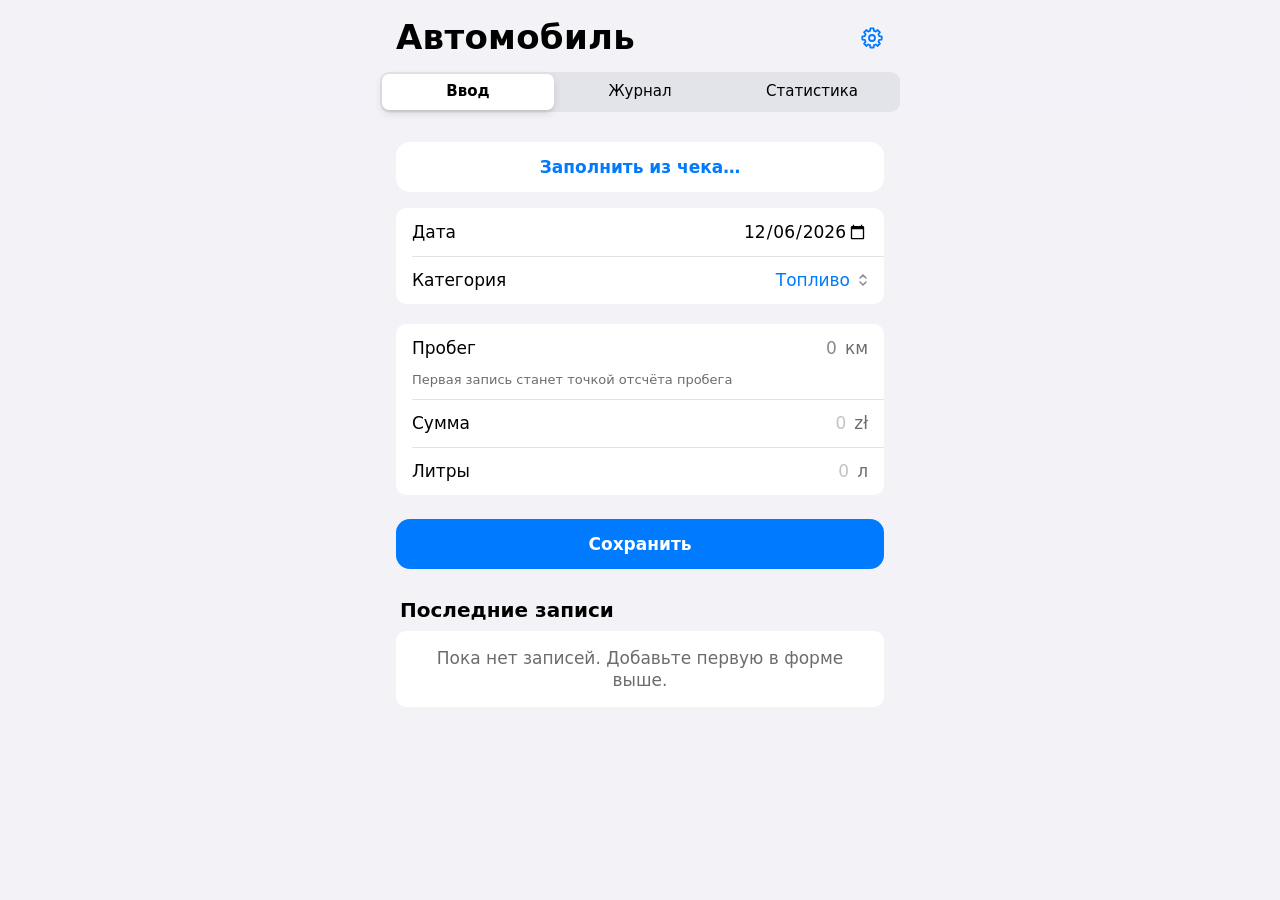
==== index.html @ 07cd8bf4 "Add files via upload" ====
<!DOCTYPE html>
<html lang="ru">
<head>
  <meta charset="UTF-8">
  <!-- Политика безопасности: страница может запускать код только со своего адреса,
       не может отправлять данные на другие адреса, подгружать чужие картинки и отправлять формы. -->
  <meta http-equiv="Content-Security-Policy" content="default-src 'none'; script-src 'self' 'wasm-unsafe-eval'; style-src 'self'; img-src 'self' data:; connect-src 'self'; manifest-src 'self'; worker-src 'self'; form-action 'none'; base-uri 'none'">
  <meta name="viewport" content="width=device-width, initial-scale=1, viewport-fit=cover">
  <meta name="color-scheme" content="light dark">
  <link rel="manifest" href="manifest.json">
  <link rel="apple-touch-icon" href="icons/apple-touch-icon.png">
  <meta name="theme-color" content="#f2f2f7" media="(prefers-color-scheme: light)">
  <meta name="theme-color" content="#000000" media="(prefers-color-scheme: dark)">
  <meta name="mobile-web-app-capable" content="yes">
  <meta name="apple-mobile-web-app-capable" content="yes">
  <meta name="apple-mobile-web-app-title" content="Финансы">
  <meta name="apple-mobile-web-app-status-bar-style" content="black-translucent">
  <title>Учёт финансов</title>
  <link rel="stylesheet" href="style.css">
  <!-- Dexie: обёртка над IndexedDB (хранилище в браузере) -->
  <script src="libs/dexie.min.js"></script>
</head>
<body>

  <!-- ================= Главный экран ================= -->
  <div id="screen-main">
    <header class="large-title">
      <div class="title-row">
        <h1>Автомобиль</h1>
        <button type="button" id="open-settings" class="icon-button" aria-label="Настройки">
          <svg viewBox="0 0 24 24" width="24" height="24" fill="none" stroke="currentColor" stroke-width="1.8" stroke-linejoin="round" aria-hidden="true">
            <path d="M10.08 4.85L10.38 2.33L13.62 2.33L13.92 4.85A7.4 7.4 0 0 1 15.70 5.59L17.69 4.02L19.98 6.31L18.41 8.30A7.4 7.4 0 0 1 19.15 10.08L21.67 10.38L21.67 13.62L19.15 13.92A7.4 7.4 0 0 1 18.41 15.70L19.98 17.69L17.69 19.98L15.70 18.41A7.4 7.4 0 0 1 13.92 19.15L13.62 21.67L10.38 21.67L10.08 19.15A7.4 7.4 0 0 1 8.30 18.41L6.31 19.98L4.02 17.69L5.59 15.70A7.4 7.4 0 0 1 4.85 13.92L2.33 13.62L2.33 10.38L4.85 10.08A7.4 7.4 0 0 1 5.59 8.30L4.02 6.31L6.31 4.02L8.30 5.59A7.4 7.4 0 0 1 10.08 4.85Z"/>
            <circle cx="12" cy="12" r="3"/>
          </svg>
        </button>
      </div>
      <p class="subtitle" id="header-mileage"></p>
    </header>

    <div class="tabbar">
      <div class="tabs" role="tablist" aria-label="Экран">
        <button class="tab" role="tab" id="tab-entry" aria-controls="view-entry" aria-selected="true">Ввод</button>
        <button class="tab" role="tab" id="tab-history" aria-controls="view-history" aria-selected="false">Журнал</button>
        <button class="tab" role="tab" id="tab-stats" aria-controls="view-stats" aria-selected="false">Статистика</button>
      </div>
    </div>

    <main>
      <p id="app-error" class="banner" hidden></p>

      <!-- Напоминание о резервной копии -->
      <div class="reminder" id="backup-reminder" hidden>
        <p id="backup-reminder-text"></p>
        <div class="reminder-actions">
          <button type="button" id="reminder-save" class="link-button">Сохранить копию</button>
          <button type="button" id="reminder-later" class="link-button muted">Позже</button>
        </div>
      </div>

      <!-- ===== Экран ввода ===== -->
      <section id="view-entry" role="tabpanel" aria-labelledby="tab-entry">
        <button type="button" id="open-receipt" class="secondary receipt-open">Заполнить из чека…</button>

        <!-- Заполнение из чека: вставляем или сканируем текст чека, приложение подставляет найденное в форму -->
        <div id="receipt-panel" hidden>
          <p class="edit-banner">Заполнение из чека</p>
          <button type="button" id="receipt-photo" class="primary">Сфотографировать чек или выбрать фото</button>
          <input type="file" id="receipt-file" accept="image/*" hidden>
          <p class="footer" id="receipt-status" role="status" aria-live="polite" hidden></p>
          <div class="group">
            <div class="row row-text">
              <textarea id="receipt-text" rows="6" placeholder="Вставьте или отсканируйте текст чека" aria-label="Текст чека" autocapitalize="off" autocorrect="off" spellcheck="false"></textarea>
            </div>
          </div>
          <p class="footer">Фото обрабатывается на телефоне, нигде не сохраняется и никуда не отправляется. Распознанный текст появится выше: его можно поправить и нажать «Разобрать текст». Другой способ: нажмите в поле, затем «Сканировать текст» (значок камеры над клавиатурой) и наведите камеру на чек.</p>
          <div class="group" id="receipt-result" hidden></div>
          <p class="footer pre" id="receipt-notes" hidden></p>
          <button type="button" id="receipt-parse" class="primary">Разобрать текст</button>
          <button type="button" id="receipt-apply" class="primary" hidden>Заполнить форму</button>
          <button type="button" id="receipt-close" class="secondary">Закрыть</button>
        </div>

        <form id="entry-form" novalidate>

          <p class="edit-banner" id="edit-banner" hidden></p>

          <div class="group">
            <div class="row">
              <label for="date">Дата</label>
              <input type="date" id="date" aria-describedby="error-date">
              <p class="error" id="error-date"></p>
            </div>
            <div class="row">
              <label for="category">Категория</label>
              <select id="category" aria-describedby="error-category"></select>
              <p class="error" id="error-category"></p>
            </div>
          </div>

          <div class="group">
            <div class="row">
              <label for="mileage">Пробег</label>
              <!-- Зелёная метка "+500 км" между названием и значением, только для топлива -->
              <span id="mileage-delta" class="delta" hidden></span>
              <input type="text" id="mileage" inputmode="numeric" placeholder="0" autocomplete="off" aria-describedby="mileage-hint error-mileage">
              <span class="unit">км</span>
              <p class="hint" id="mileage-hint"></p>
              <p class="error" id="error-mileage"></p>
            </div>
            <div class="row">
              <label for="amount">Сумма</label>
              <input type="text" id="amount" inputmode="decimal" placeholder="0" autocomplete="off" aria-describedby="error-amount">
              <select id="currency" aria-label="Валюта"></select>
              <span class="unit" id="amount-unit"></span>
              <p class="error" id="error-amount"></p>
            </div>
            <!-- Появляется, когда выбрана валюта не базовая (только в разделах с мультивалютностью) -->
            <div class="row" id="field-rate" hidden>
              <label for="rate" id="rate-label">Курс</label>
              <input type="text" id="rate" inputmode="decimal" placeholder="3,9" autocomplete="off" aria-describedby="rate-hint rate-preview error-rate">
              <p class="hint" id="rate-hint"></p>
              <p class="hint" id="rate-preview"></p>
              <p class="error" id="error-rate"></p>
            </div>
            <!-- Только для категории "Топливо" -->
            <div class="row" id="field-liters" hidden>
              <label for="liters">Литры</label>
              <input type="text" id="liters" inputmode="decimal" placeholder="0" autocomplete="off" aria-describedby="error-liters">
              <span class="unit">л</span>
              <p class="error" id="error-liters"></p>
            </div>
            <!-- Для всех остальных категорий -->
            <div class="row" id="field-comment" hidden>
              <label for="comment">Комментарий</label>
              <input type="text" id="comment" maxlength="200" placeholder="Необязательно" autocomplete="off" aria-describedby="error-comment">
              <p class="error" id="error-comment"></p>
            </div>
          </div>

          <button type="submit" id="save" class="primary">Сохранить</button>
          <button type="button" id="cancel-edit" class="secondary" hidden>Отмена</button>
          <button type="button" id="delete" class="secondary destructive" hidden>Удалить запись</button>
        </form>

        <h2>Последние записи</h2>
        <ul id="records" class="group records"></ul>
        <button type="button" id="show-more" class="secondary" hidden>Показать ещё</button>
      </section>

      <!-- ===== Журнал: все записи категории (кроме топлива) от старых к новым ===== -->
      <section id="view-history" role="tabpanel" aria-labelledby="tab-history" hidden>
        <div class="group">
          <div class="row">
            <label for="history-category">Категория</label>
            <select id="history-category"></select>
          </div>
        </div>
        <p class="footer" id="history-summary"></p>
        <ul id="history-list" class="group records"></ul>
      </section>

      <!-- ===== Экран статистики (графики добавим на этапе 8) ===== -->
      <section id="view-stats" role="tabpanel" aria-labelledby="tab-stats" hidden>
        <div class="group">
          <div class="row">
            <label for="stats-period">Период</label>
            <select id="stats-period">
              <option value="month">Текущий месяц</option>
              <option value="year">Текущий год</option>
              <option value="lastYear">Прошлый год</option>
              <option value="all">Всё время</option>
            </select>
          </div>
          <!-- Стрелки выбора месяца: видны только для периода "Текущий месяц" -->
          <div class="row month-nav" id="month-nav" hidden>
            <button type="button" id="month-prev" class="nav-arrow" aria-label="Предыдущий месяц">
              <svg viewBox="0 0 10 18" width="10" height="18" fill="none" stroke="currentColor" stroke-width="2.4" stroke-linecap="round" stroke-linejoin="round" aria-hidden="true"><path d="M8.5 1.5 1.5 9l7 7.5"/></svg>
            </button>
            <span class="month-title" id="month-nav-title"></span>
            <button type="button" id="month-next" class="nav-arrow" aria-label="Следующий месяц">
              <svg viewBox="0 0 10 18" width="10" height="18" fill="none" stroke="currentColor" stroke-width="2.4" stroke-linecap="round" stroke-linejoin="round" aria-hidden="true"><path d="M1.5 1.5 8.5 9l-7 7.5"/></svg>
            </button>
          </div>
        </div>
        <p class="footer" id="stats-range"></p>

        <div class="tiles" id="stats-summary"></div>
        <p class="footer" id="stats-empty" hidden>За этот период записей нет.</p>

        <div id="stats-details">
          <h2 id="stats-chart-title"></h2>
          <div class="chart-card">
            <div id="stats-chart"></div>
            <div class="legend" id="stats-legend"></div>
            <div class="chart-info" id="stats-chart-info" aria-live="polite"></div>
          </div>

          <div id="stats-chart2-block">
            <h2 id="stats-chart2-title"></h2>
            <div class="chart-card">
              <div id="stats-chart2"></div>
              <div class="chart-info" id="stats-chart2-info" aria-live="polite"></div>
            </div>
          </div>

          <h2>По категориям</h2>
          <ul id="stats-categories" class="group records"></ul>

          <div id="stats-groups-block">
            <h2 id="stats-groups-title"></h2>
            <ul id="stats-groups" class="group records"></ul>
          </div>
        </div>
      </section>
    </main>
  </div>

  <!-- ================= Экран настроек ================= -->
  <div id="screen-settings" hidden>
    <div class="navbar">
      <div class="navbar-inner">
        <button type="button" id="settings-back" class="nav-back">
          <svg viewBox="0 0 10 18" width="10" height="18" fill="none" stroke="currentColor" stroke-width="2.4" stroke-linecap="round" stroke-linejoin="round" aria-hidden="true"><path d="M8.5 1.5 1.5 9l7 7.5"/></svg>
          Назад
        </button>
        <span class="nav-title">Настройки</span>
        <span></span>
      </div>
    </div>

    <main>
      <h2 class="first">Категории</h2>

      <!-- Редактор категории: открывается для новой или выбранной категории -->
      <form id="category-form" novalidate hidden>
        <p class="edit-banner" id="cat-banner"></p>
        <div class="group">
          <div class="row">
            <label for="cat-name">Название</label>
            <input type="text" id="cat-name" maxlength="40" placeholder="Например, Мойка" autocomplete="off" aria-describedby="error-cat-name">
            <p class="error" id="error-cat-name"></p>
          </div>
          <div class="row">
            <label for="cat-kind">Тип</label>
            <select id="cat-kind" aria-describedby="cat-kind-hint error-cat-kind">
              <option value="regular">Обычная</option>
              <option value="fuel">Топливо</option>
            </select>
            <p class="hint" id="cat-kind-hint"></p>
            <p class="error" id="error-cat-kind"></p>
          </div>
        </div>
        <button type="submit" id="cat-save" class="primary">Сохранить</button>
        <button type="button" id="cat-cancel" class="secondary">Отмена</button>
        <button type="button" id="cat-delete" class="secondary destructive" hidden>Удалить категорию</button>
      </form>

      <ul id="categories-list" class="group records"></ul>
      <p class="footer">Скрытые категории не показываются в форме, но их записи остаются в истории.</p>
      <button type="button" id="add-category" class="secondary">Добавить категорию</button>

      <h2>Данные</h2>
      <div class="group">
        <button type="button" id="export-backup" class="row-button">Сохранить резервную копию</button>
        <button type="button" id="restore-backup" class="row-button">Восстановить из копии…</button>
        <button type="button" id="open-snapshots" class="row-button">Автокопии в приложении…</button>
        <button type="button" id="import-csv" class="row-button">Импорт из CSV (Google Таблицы)…</button>
        <button type="button" id="export-csv" class="row-button">Выгрузить в CSV для таблиц</button>
        <button type="button" id="clear-records" class="row-button destructive">Удалить все записи…</button>
      </div>
      <p class="footer pre" id="data-footer"></p>
      <input type="file" id="restore-file" accept=".json,application/json" hidden>
      <input type="file" id="import-file" accept=".csv,text/csv,text/plain" hidden>

      <!-- Предпросмотр импорта: открывается после выбора CSV-файла -->
      <form id="import-form" novalidate hidden>
        <p class="edit-banner" id="import-banner"></p>
        <div class="group">
          <div class="row"><span class="row-label">Найдено строк</span><span class="row-value" id="import-total"></span></div>
          <div class="row"><span class="row-label">Будет добавлено</span><span class="row-value" id="import-ready"></span></div>
          <div class="row"><span class="row-label">Уже есть (пропуск)</span><span class="row-value" id="import-dups"></span></div>
          <div class="row"><span class="row-label">С ошибками</span><span class="row-value" id="import-errors"></span></div>
          <div class="row">
            <label for="import-category">Категория</label>
            <select id="import-category"></select>
            <p class="hint">Для строк, у которых в файле нет своей категории.</p>
          </div>
        </div>
        <p class="footer pre" id="import-details"></p>
        <button type="submit" id="import-confirm" class="primary">Импортировать</button>
        <button type="button" id="import-cancel" class="secondary">Отмена</button>
      </form>

      <!-- Автокопии внутри приложения -->
      <div id="snapshots-panel" hidden>
        <p class="edit-banner">Автокопии в приложении</p>
        <ul id="snapshots-list" class="group records"></ul>
        <p class="footer">Нажмите на копию, чтобы вернуть данные к тому состоянию. Приложение само делает копию в начале дня и перед опасными действиями (восстановление, импорт, удаление всех записей), хранятся последние 10. Они лежат в этом же браузере, поэтому от его очистки не защищают, для этого нужна резервная копия-файл.</p>
        <button type="button" id="snapshots-close" class="secondary">Закрыть</button>
      </div>
    </main>
  </div>

  <div id="toast" class="toast" role="status" aria-live="polite"></div>

  <script type="module" src="app.js"></script>
</body>
</html>
---- style.css ----
/* Стиль iOS: сгруппированные списки, системные цвета, большой заголовок.
   Шрифт SF Pro подставится сам на устройствах Apple; на других системах
   будет системный шрифт (Roboto, Segoe UI и т.п.). */

:root {
  --bg: #f2f2f7;          /* systemGroupedBackground */
  --cell: #ffffff;        /* фон строк */
  --label: #000000;
  --secondary: #6c6c70;   /* вторичный текст */
  --placeholder: #c3c3c7;
  --sep: #c6c6c8;         /* тонкие разделители */
  --tint: #007aff;        /* системный синий */
  --on-tint: #ffffff;
  --plus: #248a3d;        /* зелёный, читаемый на белом */
  --red: #d70015;
  --fill: rgba(118, 118, 128, 0.12); /* фон сегментного переключателя */
  --thumb: #ffffff;
  --bar: rgba(242, 242, 247, 0.85);
  --toast: rgba(60, 60, 67, 0.92);
}
@media (prefers-color-scheme: dark) {
  :root {
    --bg: #000000;
    --cell: #1c1c1e;
    --label: #ffffff;
    --secondary: #98989f;
    --placeholder: #5a5a5e;
    --sep: #38383a;
    --tint: #0a84ff;
    --plus: #30d158;
    --red: #ff453a;
    --fill: rgba(118, 118, 128, 0.24);
    --thumb: #636366;
    --bar: rgba(0, 0, 0, 0.8);
  }
}

* { box-sizing: border-box; -webkit-tap-highlight-color: transparent; }
[hidden] { display: none !important; }

body {
  margin: 0;
  font-family: -apple-system, BlinkMacSystemFont, "SF Pro Text", "Helvetica Neue", system-ui, sans-serif;
  font-size: 17px;
  line-height: 1.3;
  background: var(--bg);
  color: var(--label);
  -webkit-font-smoothing: antialiased;
}

/* ---------- Большой заголовок ---------- */
.large-title {
  max-width: 520px;
  margin: 0 auto;
  padding: calc(env(safe-area-inset-top, 0px) + 16px) max(16px, env(safe-area-inset-right)) 4px max(16px, env(safe-area-inset-left));
}
h1 { margin: 0; font-size: 34px; line-height: 1.15; font-weight: 700; letter-spacing: 0.3px; }

/* ---------- Сегментный переключатель ---------- */
.tabbar {
  position: sticky;
  top: env(safe-area-inset-top, 0px);
  z-index: 2;
  padding: 8px max(16px, env(safe-area-inset-right)) 8px max(16px, env(safe-area-inset-left));
  background: var(--bar);
  -webkit-backdrop-filter: saturate(180%) blur(20px);
  backdrop-filter: saturate(180%) blur(20px);
}
.tabs {
  display: grid;
  grid-template-columns: repeat(3, 1fr);
  max-width: 520px;
  margin: 0 auto;
  padding: 2px;
  border-radius: 9px;
  background: var(--fill);
}
.tab {
  font: inherit;
  font-size: 15px;
  font-weight: 500;
  height: 36px;
  border: 0;
  border-radius: 7px;
  background: transparent;
  color: var(--label);
  cursor: pointer;
}
.tab[aria-selected="true"] {
  font-weight: 600;
  background: var(--thumb);
  box-shadow: 0 3px 8px rgba(0, 0, 0, 0.12), 0 3px 1px rgba(0, 0, 0, 0.04);
}
.tab:focus-visible, .primary:focus-visible { outline: 2px solid var(--tint); outline-offset: 2px; }

main {
  max-width: 520px;
  margin: 0 auto;
  padding: 12px max(16px, env(safe-area-inset-right)) calc(48px + env(safe-area-inset-bottom, 0px)) max(16px, env(safe-area-inset-left));
}

/* ---------- Сгруппированный список ---------- */
.group {
  margin: 0 0 20px;
  padding: 0;
  list-style: none;
  background: var(--cell);
  border-radius: 10px;
  overflow: hidden;
}
.row {
  display: flex;
  flex-wrap: wrap;           /* подсказка и ошибка переносятся на новую строку внутри ячейки */
  align-items: center;
  column-gap: 8px;
  min-height: 48px;
  padding: 0 16px;
}
/* Разделитель между строками: тонкая линия с отступом слева, как в iOS */
.row + .row {
  background-image: linear-gradient(var(--sep), var(--sep));
  background-size: calc(100% - 16px) 0.5px;
  background-position: right top;
  background-repeat: no-repeat;
}
.row label, .row-label { flex: 0 0 auto; white-space: nowrap; }
.row:focus-within label { color: var(--tint); }
.row:has([aria-invalid="true"]) label { color: var(--red); }

.row input, .row select {
  flex: 1 1 0;
  min-width: 0;
  height: 48px;
  padding: 0;
  font: inherit;
  color: var(--label);
  text-align: right;
  background: transparent;
  border: 0;
  border-radius: 0;
  -webkit-appearance: none;
  appearance: none;
  caret-color: var(--tint);
}
.row input:focus, .row select:focus { outline: none; }
.row input::placeholder { color: var(--placeholder); }

/* Дата: оставляем родной переключатель iOS, не растягиваем */
.row input[type="date"] { flex: 0 0 auto; width: auto; margin-left: auto; }

/* Категория: значение синим и шеврон, как в меню iOS */
.row select {
  color: var(--tint);
  text-align-last: right;
  padding-right: 18px;
  background-image: url("data:image/svg+xml,%3Csvg xmlns='http://www.w3.org/2000/svg' width='10' height='16' viewBox='0 0 10 16' fill='none' stroke='%238e8e93' stroke-width='1.6' stroke-linecap='round' stroke-linejoin='round'%3E%3Cpath d='M2 6l3-3 3 3M2 10l3 3 3-3'/%3E%3C/svg%3E");
  background-repeat: no-repeat;
  background-position: right center;
}

.hint, .error {
  flex: 0 0 100%;
  margin: 0;
  padding: 0 0 10px;
  font-size: 13px;
  line-height: 1.3;
}
.hint { color: var(--secondary); }
.error { color: var(--red); }
.hint:empty, .error:empty { display: none; }

/* Метка прироста пробега: "+500 км" */
.delta {
  flex: 0 0 auto;
  padding: 2px 8px;
  font-size: 15px;
  font-weight: 600;
  border-radius: 999px;
  background: color-mix(in srgb, currentColor 14%, transparent);
}
.delta[data-sign="plus"]  { color: var(--plus); }
.delta[data-sign="minus"] { color: var(--red); }
.delta[data-sign="zero"]  { color: var(--secondary); }

/* ---------- Кнопка ---------- */
button.primary {
  width: 100%;
  height: 50px;
  margin-top: 4px;
  font: inherit;
  font-weight: 600;
  border: 0;
  border-radius: 14px;
  background: var(--tint);
  color: var(--on-tint);
  cursor: pointer;
}
button.primary:active { opacity: 0.6; }
button.primary:disabled { opacity: 0.4; cursor: default; }

/* ---------- Последние записи ---------- */
h2 { margin: 28px 0 8px; padding-left: 4px; font-size: 20px; font-weight: 700; }
.records li {
  display: flex;
  justify-content: space-between;
  gap: 12px;
  padding: 10px 16px;
}
.records li + li {
  background-image: linear-gradient(var(--sep), var(--sep));
  background-size: calc(100% - 16px) 0.5px;
  background-position: right top;
  background-repeat: no-repeat;
}
.records .right { text-align: right; white-space: nowrap; }
.records .title { font-size: 17px; }
.records .sub { font-size: 15px; color: var(--secondary); }
.records li.empty { display: block; padding: 16px; color: var(--secondary); text-align: center; }

/* ---------- Статистика ---------- */
.row-value { margin-left: auto; font-weight: 600; }
.footer { margin: -12px 0 0; padding: 0 16px; font-size: 13px; color: var(--secondary); }

/* ---------- Уведомления ---------- */
.banner {
  margin: 0 0 16px;
  padding: 12px 16px;
  border-radius: 10px;
  background: var(--cell);
  color: var(--red);
}
.toast {
  position: fixed;
  left: 50%;
  bottom: calc(24px + env(safe-area-inset-bottom, 0px));
  transform: translate(-50%, 16px);
  padding: 12px 20px;
  border-radius: 999px;
  background: var(--toast);
  color: #fff;
  font-size: 15px;
  opacity: 0;
  pointer-events: none;
  transition: opacity 0.2s, transform 0.2s;
  -webkit-backdrop-filter: blur(20px);
  backdrop-filter: blur(20px);
}
.toast.show { opacity: 1; transform: translate(-50%, 0); }
@media (prefers-reduced-motion: reduce) { .toast { transition: none; } }

/* Выбор валюты рядом с суммой: узкий, по ширине самого длинного кода */
.row select#currency { flex: 0 0 auto; padding-left: 10px; }

/* ---------- Общий пробег под заголовком ---------- */
.subtitle { margin: 2px 0 0; font-size: 17px; color: var(--secondary); }

/* ---------- Редактирование записи ---------- */
.edit-banner { margin: 0 4px 8px; font-size: 15px; font-weight: 600; color: var(--tint); }

button.secondary {
  display: block;
  width: 100%;
  height: 50px;
  margin-top: 10px;
  font: inherit;
  font-weight: 600;
  border: 0;
  border-radius: 14px;
  background: var(--cell);
  color: var(--tint);
  cursor: pointer;
}
button.secondary:active { opacity: 0.6; }
button.secondary:focus-visible { outline: 2px solid var(--tint); outline-offset: 2px; }
button.destructive { color: var(--red); }

/* Строки списка нажимаются: тап открывает запись на редактирование */
.records li[role="button"] { cursor: pointer; }
.records li[role="button"]:active { background-color: color-mix(in srgb, var(--label) 8%, transparent); }
.records li[aria-current="true"] { background-color: color-mix(in srgb, var(--tint) 12%, transparent); }
.records li:focus-visible { outline: 2px solid var(--tint); outline-offset: -2px; }

/* ---------- Заголовок с шестерёнкой ---------- */
.title-row { display: flex; align-items: center; justify-content: space-between; }
.icon-button {
  display: grid;
  place-items: center;
  width: 44px;
  height: 44px;
  margin-right: -10px;
  border: 0;
  border-radius: 50%;
  background: transparent;
  color: var(--tint);
  cursor: pointer;
}
.icon-button:active { opacity: 0.5; }
.icon-button:focus-visible { outline: 2px solid var(--tint); outline-offset: 0; }
.subtitle:empty { display: none; }

/* ---------- Экран настроек ---------- */
.navbar {
  position: sticky;
  top: env(safe-area-inset-top, 0px);
  z-index: 2;
  padding: 8px max(16px, env(safe-area-inset-right)) 8px max(16px, env(safe-area-inset-left));
  background: var(--bar);
  -webkit-backdrop-filter: saturate(180%) blur(20px);
  backdrop-filter: saturate(180%) blur(20px);
}
.navbar-inner {
  display: grid;
  grid-template-columns: 1fr auto 1fr;
  align-items: center;
  max-width: 520px;
  margin: 0 auto;
}
.nav-title { font-weight: 600; }
.nav-back {
  display: inline-flex;
  align-items: center;
  gap: 6px;
  justify-self: start;
  min-height: 44px;
  margin-left: -4px;
  padding: 0 4px;
  font: inherit;
  border: 0;
  background: transparent;
  color: var(--tint);
  cursor: pointer;
}
.nav-back:active { opacity: 0.5; }
.nav-back:focus-visible { outline: 2px solid var(--tint); outline-offset: 2px; }
h2.first { margin-top: 12px; }
#category-form { scroll-margin-top: 72px; }
.row select:disabled { opacity: 0.5; }
.records li { align-items: center; }
.records li.archived .title { color: var(--secondary); }

/* Единица измерения после значения: "100 500 км", "3 200 zł" */
.unit { flex: 0 0 auto; color: var(--secondary); }

/* Серое значение в пустом поле пробега (последний пробег) должно читаться */
#mileage::placeholder { color: var(--secondary); opacity: 0.8; }

/* ---------- Строки-кнопки (раздел "Данные") ---------- */
.row-button {
  display: flex;
  align-items: center;
  width: 100%;
  min-height: 48px;
  padding: 0 16px;
  font: inherit;
  text-align: left;
  color: var(--tint);
  background-color: transparent;
  border: 0;
  cursor: pointer;
}
.row-button + .row-button {
  background-image: linear-gradient(var(--sep), var(--sep));
  background-size: calc(100% - 16px) 0.5px;
  background-position: right top;
  background-repeat: no-repeat;
}
.row-button:active { background-color: color-mix(in srgb, var(--label) 8%, transparent); }
.row-button:focus-visible { outline: 2px solid var(--tint); outline-offset: -2px; }

/* ---------- Импорт ---------- */
.row-button.destructive { color: var(--red); }
.footer.pre { white-space: pre-line; }
.footer:empty { display: none; }
#import-form { margin-top: 24px; scroll-margin-top: 72px; }
#import-form .footer { margin-top: -8px; margin-bottom: 14px; }

/* ---------- Напоминание о копии ---------- */
.reminder { margin: 0 0 16px; padding: 12px 16px; background: var(--cell); border-radius: 10px; }
.reminder p { margin: 0 0 6px; font-size: 15px; }
.reminder-actions { display: flex; gap: 20px; }
.link-button {
  min-height: 36px;
  padding: 6px 0;
  font: inherit;
  font-weight: 600;
  color: var(--tint);
  background: transparent;
  border: 0;
  cursor: pointer;
}
.link-button.muted { color: var(--secondary); font-weight: 500; }
.link-button:active { opacity: 0.5; }
.link-button:focus-visible { outline: 2px solid var(--tint); outline-offset: 2px; }
#snapshots-panel { margin-top: 24px; scroll-margin-top: 72px; }

/* ---------- Режим приложения на iPhone (установлено на экран "Домой") ----------
   Строка состояния (время, батарея) рисуется поверх страницы, поэтому закрываем её
   размытой полосой: прокручиваемое содержимое не "налезает" на часы. */
body::before {
  content: "";
  position: fixed;
  top: 0;
  left: 0;
  right: 0;
  height: env(safe-area-inset-top, 0px);
  background: var(--bar);
  -webkit-backdrop-filter: saturate(180%) blur(20px);
  backdrop-filter: saturate(180%) blur(20px);
  z-index: 5;
}
#category-form, #import-form, #snapshots-panel { scroll-margin-top: calc(72px + env(safe-area-inset-top, 0px)); }

/* ---------- Статистика ---------- */
:root {
  --c-fuel: #007aff;
  --c-other: #ff9500;
  --c-mileage: #34c759;
  --c-total: #5856d6;
  --c-prev: #8e8e93;
}
@media (prefers-color-scheme: dark) {
  :root {
    --c-fuel: #0a84ff;
    --c-other: #ff9f0a;
    --c-mileage: #30d158;
    --c-total: #7d7aff;
    --c-prev: #98989f;
  }
}

.stat-row { padding-top: 10px; padding-bottom: 10px; align-items: flex-start; }
.stat-row .row-label { padding-top: 2px; }
.stat-values { margin-left: auto; text-align: right; }
.stat-value { font-weight: 600; }
.stat-sub { font-size: 13px; color: var(--secondary); }
.stat-sub[data-kind="expense"][data-trend="up"] { color: var(--red); }
.stat-sub[data-kind="expense"][data-trend="down"] { color: var(--plus); }

.chart-card { margin-bottom: 4px; padding: 12px 8px 10px; background: var(--cell); border-radius: 10px; }
.chart { display: block; width: 100%; height: auto; }
.chart .grid { stroke: var(--sep); stroke-width: 0.5; }
.chart .axis-label { fill: var(--secondary); font-family: inherit; font-size: 10px; }
.bar-fuel { fill: var(--c-fuel); }
.bar-other { fill: var(--c-other); }
.bar-mileage { fill: var(--c-mileage); }
.line-current { stroke: var(--c-total); stroke-width: 2.2; stroke-linejoin: round; stroke-linecap: round; }
.line-previous { stroke: var(--c-prev); stroke-width: 2; stroke-dasharray: 5 4; stroke-linejoin: round; }
.line-current-dot { fill: var(--c-total); }
.line-previous-dot { fill: var(--c-prev); }

.legend { display: flex; flex-wrap: wrap; gap: 4px 16px; padding: 8px 8px 0; font-size: 13px; color: var(--secondary); }
.legend-swatch { display: inline-block; width: 10px; height: 10px; margin-right: 6px; border-radius: 2px; }
.swatch-fuel { background: var(--c-fuel); }
.swatch-other { background: var(--c-other); }
.swatch-current { background: var(--c-total); }
.swatch-previous { background: var(--c-prev); }

.stat-cat-left { flex: 1; min-width: 0; }
.meter { height: 6px; margin-top: 6px; background: var(--fill); border-radius: 3px; overflow: hidden; }
.meter-fill { display: block; height: 100%; border-radius: 3px; }
.meter-fuel { background: var(--c-fuel); }
.meter-other { background: var(--c-other); }

/* ---------- Выбор месяца стрелками ---------- */
.month-nav { flex-wrap: nowrap; justify-content: space-between; }
.month-title { font-weight: 600; }
.nav-arrow {
  display: grid;
  place-items: center;
  width: 44px;
  height: 44px;
  margin: 0 -12px;
  border: 0;
  border-radius: 50%;
  background: transparent;
  color: var(--tint);
  cursor: pointer;
}
.nav-arrow:active { opacity: 0.5; }
.nav-arrow:disabled { color: var(--placeholder); cursor: default; }
.nav-arrow:focus-visible { outline: 2px solid var(--tint); outline-offset: 0; }

.stat-name { padding-top: 2px; }
.stat-name .row-label { display: block; padding-top: 0; }
.stat-note { font-size: 13px; color: var(--secondary); }

/* ---------- Журнал ---------- */
.hist-body { flex: 1; min-width: 0; }
.hist-top { display: flex; justify-content: space-between; gap: 12px; }
.hist-comment { margin-top: 2px; overflow-wrap: anywhere; }

/* ---------- Нажатие на столбец графика ---------- */
.bar-bg { fill: transparent; }
.bar-bg.selected { fill: var(--fill); }
.bar-hit { fill: transparent; cursor: pointer; }
.bar-hit:focus-visible { outline: 2px solid var(--tint); outline-offset: -2px; }
.chart-info { padding: 10px 8px 2px; font-size: 14px; }
.chart-info:empty { display: none; }
.info-hint { color: var(--secondary); }
.info-title { margin-bottom: 4px; font-weight: 600; }
.info-row { display: flex; justify-content: space-between; gap: 12px; }
.info-strong { font-weight: 600; }

/* ---------- Свайп по записям: вправо — изменить, влево — удалить ---------- */
:root { --action-edit: #0b63d1; --action-delete: #d70015; }

.records li.swipe-row { display: block; position: relative; padding: 0; overflow: hidden; background-image: none; }
.swipe-content {
  position: relative;
  z-index: 1;
  display: flex;
  justify-content: space-between;
  gap: 12px;
  padding: 10px 16px;
  background-color: var(--cell);
  touch-action: pan-y;          /* вертикальная прокрутка остаётся за браузером, горизонтальный жест — за нами */
  -webkit-user-select: none;
  user-select: none;
}
.swipe-row + .swipe-row .swipe-content {
  background-image: linear-gradient(var(--sep), var(--sep));
  background-size: calc(100% - 16px) 0.5px;
  background-position: right top;
  background-repeat: no-repeat;
}
.swipe-row[aria-current="true"] .swipe-content { background-color: color-mix(in srgb, var(--tint) 12%, var(--cell)); }
.swipe-action {
  position: absolute;
  top: 0;
  bottom: 0;
  width: 96px;
  padding: 0;
  font: inherit;
  font-weight: 600;
  color: #fff;
  border: 0;
  cursor: pointer;
}
.swipe-edit { left: 0; background: var(--action-edit); }
.swipe-delete { right: 0; background: var(--action-delete); }
.swipe-row:focus-visible { outline: 2px solid var(--tint); outline-offset: -2px; }

/* ---------- Плитки статистики: по две в ряд, нечётная последняя — на всю ширину ---------- */
.tiles { display: grid; grid-template-columns: 1fr 1fr; gap: 12px; margin-bottom: 20px; }
.tile {
  display: flex;
  flex-direction: column;
  justify-content: space-between;
  gap: 6px;
  min-width: 0;
  min-height: 104px;
  padding: 12px 14px;
  background: var(--cell);
  border-radius: 14px;
}
.tile-wide {
  grid-column: 1 / -1;
  flex-direction: row;
  align-items: center;
  min-height: 0;               /* ниже обычных плиток */
  gap: 12px;
}
.tile-wide .tile-side { text-align: right; }
.tile-label { display: flex; align-items: center; gap: 6px; font-size: 13px; color: var(--secondary); }
.tile-fuel .tile-label::before, .tile-other .tile-label::before, .tile-mileage .tile-label::before {
  content: "";
  flex: none;
  width: 8px;
  height: 8px;
  border-radius: 50%;
}
.tile-fuel .tile-label::before { background: var(--c-fuel); }
.tile-other .tile-label::before { background: var(--c-other); }
.tile-mileage .tile-label::before { background: var(--c-mileage); }
.tile-value { font-size: 22px; font-weight: 700; line-height: 1.2; overflow-wrap: anywhere; }
.tile-delta { font-size: 13px; font-weight: 600; color: var(--secondary); }
.tile-delta[data-kind="expense"][data-trend="up"] { color: var(--red); }
.tile-delta[data-kind="expense"][data-trend="down"] { color: var(--plus); }
.tile-prev { font-size: 12px; color: var(--secondary); }

.unit-switch { display: inline-flex; width: fit-content; margin-top: 6px; padding: 2px; background: var(--fill); border-radius: 8px; }
.unit-btn {
  min-height: 32px;
  padding: 4px 12px;
  font: inherit;
  font-size: 13px;
  color: var(--label);
  background: transparent;
  border: 0;
  border-radius: 6px;
  cursor: pointer;
}
.unit-btn[aria-pressed="true"] { font-weight: 600; background: var(--thumb); box-shadow: 0 2px 6px rgba(0, 0, 0, 0.12); }
.unit-btn:focus-visible { outline: 2px solid var(--tint); outline-offset: 1px; }

/* ---------- Заполнение из чека ---------- */
.receipt-open { margin: 0 0 16px; }
#receipt-panel { margin-bottom: 20px; scroll-margin-top: calc(72px + env(safe-area-inset-top, 0px)); }
.row-text { padding: 0; }
.row-text textarea {
  flex: 1 1 100%;
  min-height: 132px;
  padding: 12px 16px;
  font: inherit;
  font-size: 16px;
  line-height: 1.4;
  color: var(--label);
  background: transparent;
  border: 0;
  resize: vertical;
  caret-color: var(--tint);
}
.row-text textarea:focus { outline: none; }
.row-text textarea::placeholder { color: var(--placeholder); }
#receipt-result .row-value { text-align: right; overflow-wrap: anywhere; }
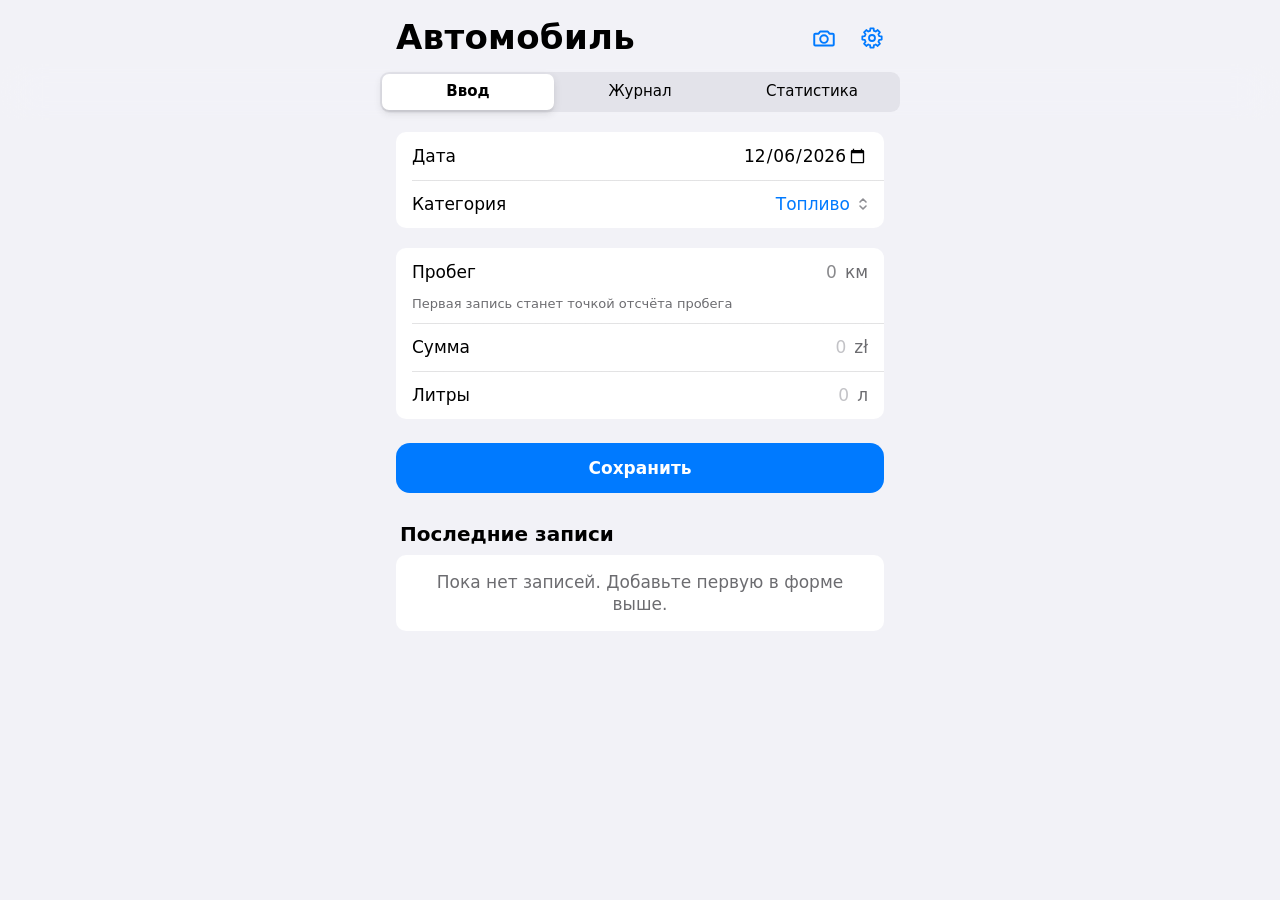
==== commit e987ba29: "Add files via upload" ====
--- a/index.html
+++ b/index.html
@@ -27,12 +27,20 @@
     <header class="large-title">
       <div class="title-row">
         <h1>Автомобиль</h1>
+        <div class="title-actions">
+          <button type="button" id="receipt-camera" class="icon-button" aria-label="Фото чека">
+            <svg viewBox="0 0 24 24" width="26" height="26" fill="none" stroke="currentColor" stroke-width="1.8" stroke-linecap="round" stroke-linejoin="round" aria-hidden="true">
+              <path d="M4 8h3l1.5-2h7L17 8h3a1 1 0 0 1 1 1v9a1 1 0 0 1-1 1H4a1 1 0 0 1-1-1V9a1 1 0 0 1 1-1z"/>
+              <circle cx="12" cy="13" r="3.5"/>
+            </svg>
+          </button>
         <button type="button" id="open-settings" class="icon-button" aria-label="Настройки">
           <svg viewBox="0 0 24 24" width="24" height="24" fill="none" stroke="currentColor" stroke-width="1.8" stroke-linejoin="round" aria-hidden="true">
             <path d="M10.08 4.85L10.38 2.33L13.62 2.33L13.92 4.85A7.4 7.4 0 0 1 15.70 5.59L17.69 4.02L19.98 6.31L18.41 8.30A7.4 7.4 0 0 1 19.15 10.08L21.67 10.38L21.67 13.62L19.15 13.92A7.4 7.4 0 0 1 18.41 15.70L19.98 17.69L17.69 19.98L15.70 18.41A7.4 7.4 0 0 1 13.92 19.15L13.62 21.67L10.38 21.67L10.08 19.15A7.4 7.4 0 0 1 8.30 18.41L6.31 19.98L4.02 17.69L5.59 15.70A7.4 7.4 0 0 1 4.85 13.92L2.33 13.62L2.33 10.38L4.85 10.08A7.4 7.4 0 0 1 5.59 8.30L4.02 6.31L6.31 4.02L8.30 5.59A7.4 7.4 0 0 1 10.08 4.85Z"/>
             <circle cx="12" cy="12" r="3"/>
           </svg>
         </button>
+        </div>
       </div>
       <p class="subtitle" id="header-mileage"></p>
     </header>
@@ -59,26 +67,9 @@
 
       <!-- ===== Экран ввода ===== -->
       <section id="view-entry" role="tabpanel" aria-labelledby="tab-entry">
-        <button type="button" id="open-receipt" class="secondary receipt-open">Заполнить из чека…</button>
-
-        <!-- Заполнение из чека: вставляем или сканируем текст чека, приложение подставляет найденное в форму -->
-        <div id="receipt-panel" hidden>
-          <p class="edit-banner">Заполнение из чека</p>
-          <button type="button" id="receipt-photo" class="primary">Сфотографировать чек или выбрать фото</button>
-          <input type="file" id="receipt-file" accept="image/*" hidden>
-          <p class="footer" id="receipt-status" role="status" aria-live="polite" hidden></p>
-          <div class="group">
-            <div class="row row-text">
-              <textarea id="receipt-text" rows="6" placeholder="Вставьте или отсканируйте текст чека" aria-label="Текст чека" autocapitalize="off" autocorrect="off" spellcheck="false"></textarea>
-            </div>
-          </div>
-          <p class="footer">Фото обрабатывается на телефоне, нигде не сохраняется и никуда не отправляется. Распознанный текст появится выше: его можно поправить и нажать «Разобрать текст». Другой способ: нажмите в поле, затем «Сканировать текст» (значок камеры над клавиатурой) и наведите камеру на чек.</p>
-          <div class="group" id="receipt-result" hidden></div>
-          <p class="footer pre" id="receipt-notes" hidden></p>
-          <button type="button" id="receipt-parse" class="primary">Разобрать текст</button>
-          <button type="button" id="receipt-apply" class="primary" hidden>Заполнить форму</button>
-          <button type="button" id="receipt-close" class="secondary">Закрыть</button>
-        </div>
+        <!-- Результат распознавания чека: ход работы и предупреждения. Фото обрабатывается на телефоне и нигде не сохраняется -->
+        <p id="receipt-status" class="receipt-note" role="status" aria-live="polite" hidden></p>
+        <input type="file" id="receipt-file" accept="image/*" capture="environment" hidden>
 
         <form id="entry-form" novalidate>
 
@@ -259,6 +250,15 @@
       <p class="footer">Скрытые категории не показываются в форме, но их записи остаются в истории.</p>
       <button type="button" id="add-category" class="secondary">Добавить категорию</button>
 
+      <h2>Чек</h2>
+      <div class="group">
+        <button type="button" id="receipt-gallery" class="row-button">Фото чека из галереи…</button>
+        <button type="button" id="receipt-show-text" class="row-button">Текст последнего чека</button>
+      </div>
+      <p class="footer pre" id="receipt-debug" hidden></p>
+      <p class="footer">Значок камеры на вкладке «Ввод» открывает камеру сразу. Фото обрабатывается на телефоне, нигде не сохраняется и никуда не отправляется. Если на чеке есть не только топливо, записываются только сумма и литры топлива.</p>
+      <input type="file" id="receipt-file-gallery" accept="image/*" hidden>
+
       <h2>Данные</h2>
       <div class="group">
         <button type="button" id="export-backup" class="row-button">Сохранить резервную копию</button>
--- a/style.css
+++ b/style.css
@@ -593,23 +593,17 @@
 .unit-btn[aria-pressed="true"] { font-weight: 600; background: var(--thumb); box-shadow: 0 2px 6px rgba(0, 0, 0, 0.12); }
 .unit-btn:focus-visible { outline: 2px solid var(--tint); outline-offset: 1px; }
 
-/* ---------- Заполнение из чека ---------- */
-.receipt-open { margin: 0 0 16px; }
-#receipt-panel { margin-bottom: 20px; scroll-margin-top: calc(72px + env(safe-area-inset-top, 0px)); }
-.row-text { padding: 0; }
-.row-text textarea {
-  flex: 1 1 100%;
-  min-height: 132px;
+/* ---------- Фото чека ---------- */
+.title-actions { display: flex; align-items: center; gap: 4px; }
+#receipt-camera { margin-right: 0; }
+#receipt-camera:disabled { opacity: 0.4; cursor: default; }
+.receipt-note {
+  margin: 0 0 16px;
   padding: 12px 16px;
-  font: inherit;
-  font-size: 16px;
-  line-height: 1.4;
-  color: var(--label);
-  background: transparent;
-  border: 0;
-  resize: vertical;
-  caret-color: var(--tint);
-}
-.row-text textarea:focus { outline: none; }
-.row-text textarea::placeholder { color: var(--placeholder); }
-#receipt-result .row-value { text-align: right; overflow-wrap: anywhere; }
+  border-radius: 10px;
+  background: var(--cell);
+  color: var(--secondary);
+  font-size: 15px;
+  white-space: pre-line;
+}
+.receipt-note--warn { color: var(--label); border-left: 4px solid #ff9f0a; }
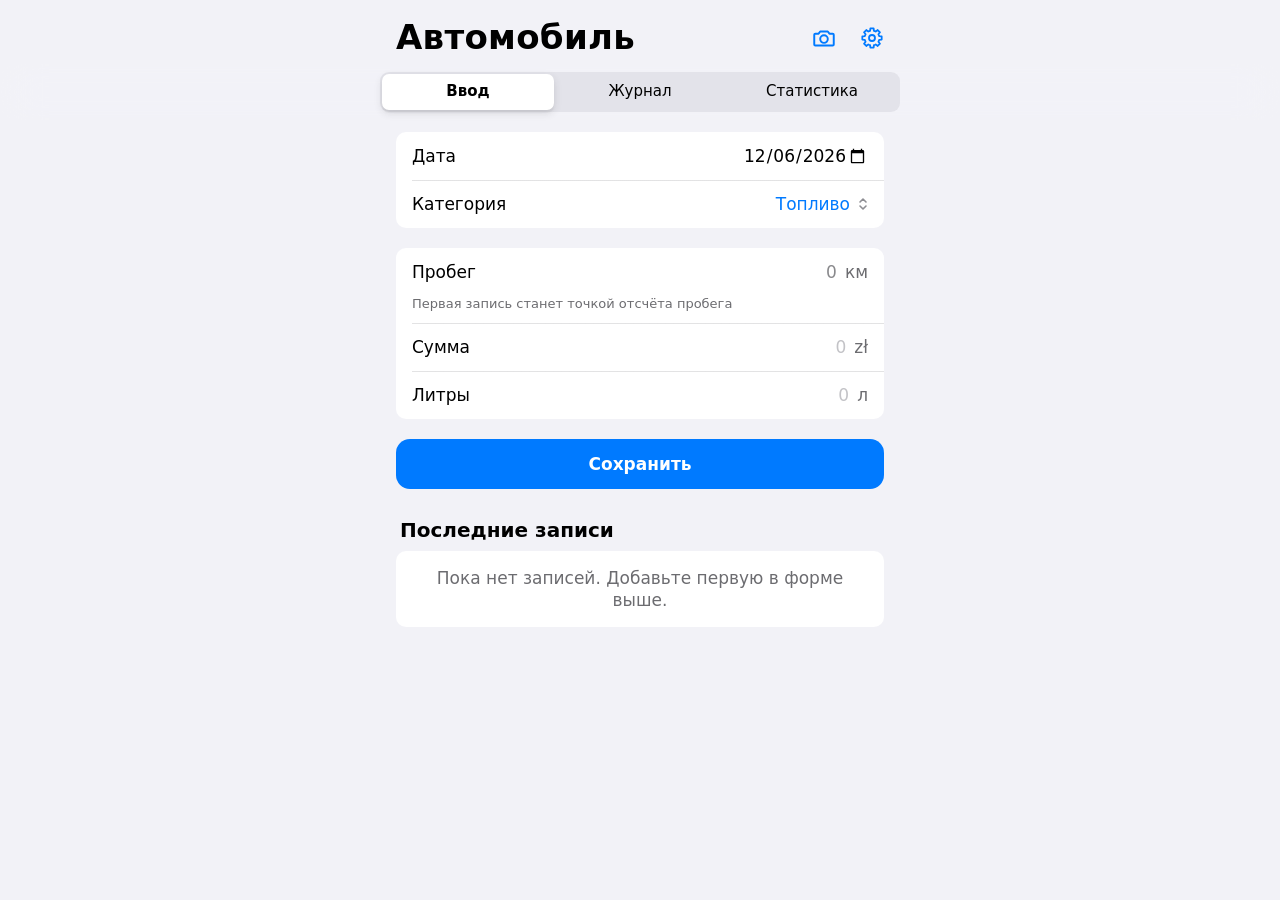
==== commit 20656ad5: "Add files via upload" ====
--- a/index.html
+++ b/index.html
@@ -128,7 +128,14 @@
             </div>
           </div>
 
-          <button type="submit" id="save" class="primary">Сохранить</button>
+          <div class="form-actions">
+            <button type="submit" id="save" class="primary">Сохранить</button>
+            <button type="button" id="discard" class="discard" aria-label="Отменить ввод" title="Отменить ввод" hidden>
+              <svg viewBox="0 0 24 24" width="16" height="16" fill="none" stroke="currentColor" stroke-width="3" stroke-linecap="round" aria-hidden="true">
+                <path d="M6 6l12 12M18 6L6 18"/>
+              </svg>
+            </button>
+          </div>
           <button type="button" id="cancel-edit" class="secondary" hidden>Отмена</button>
           <button type="button" id="delete" class="secondary destructive" hidden>Удалить запись</button>
         </form>
--- a/style.css
+++ b/style.css
@@ -607,3 +607,22 @@
   white-space: pre-line;
 }
 .receipt-note--warn { color: var(--label); border-left: 4px solid #ff9f0a; }
+
+/* ---------- Отмена ввода: маленький красный кружок рядом с «Сохранить» ---------- */
+.form-actions { display: flex; align-items: center; gap: 14px; margin-top: 4px; }
+.form-actions .primary { flex: 1; width: auto; margin-top: 0; }
+.discard {
+  display: grid;
+  place-items: center;
+  flex: none;
+  width: 36px;
+  height: 36px;
+  padding: 0;
+  border: 0;
+  border-radius: 50%;
+  background: var(--red);
+  color: #fff;
+  cursor: pointer;
+}
+.discard:active { opacity: 0.6; }
+.discard:focus-visible { outline: 2px solid var(--red); outline-offset: 2px; }
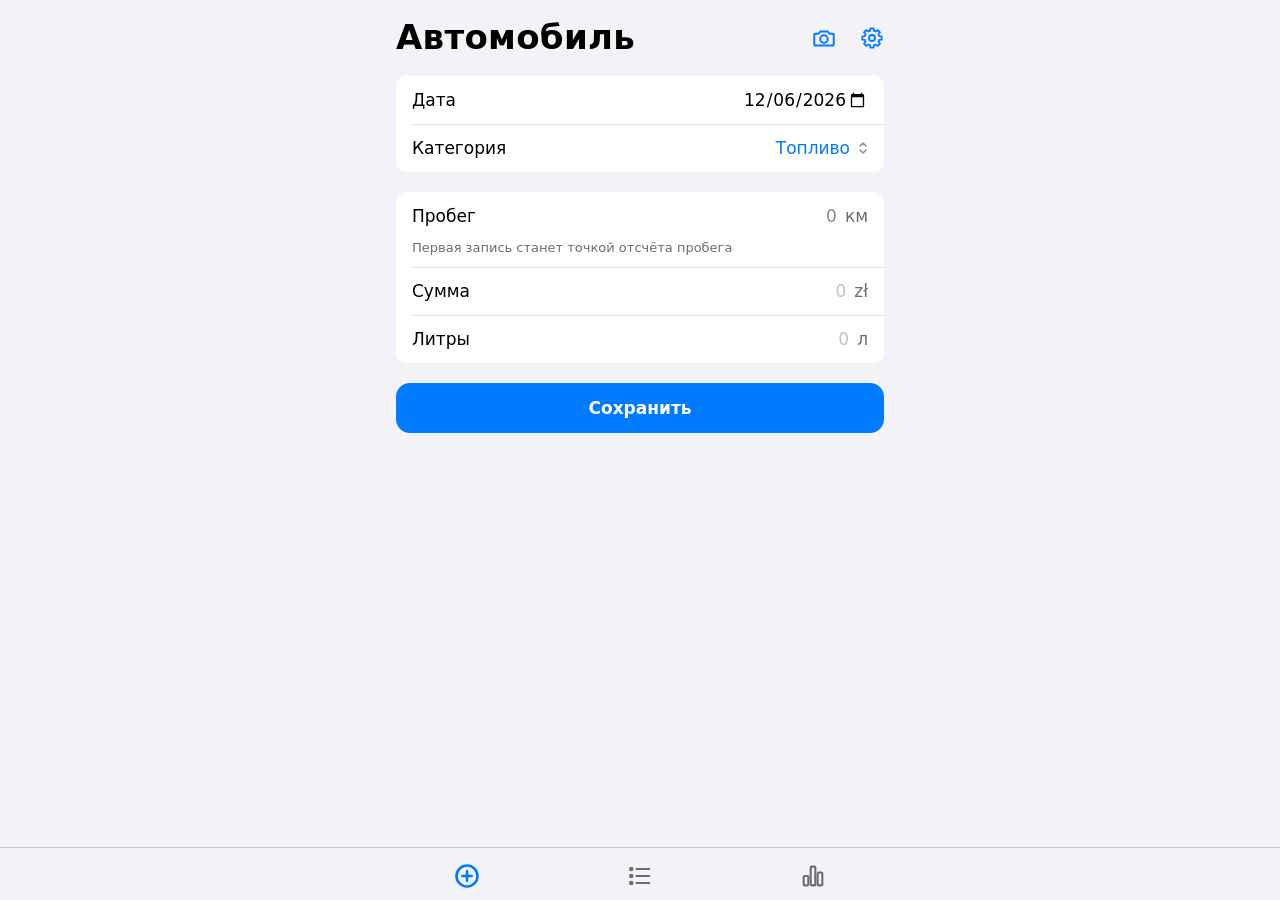
==== commit ac98b238: "Add files via upload" ====
--- a/index.html
+++ b/index.html
@@ -16,6 +16,7 @@
   <meta name="apple-mobile-web-app-title" content="Финансы">
   <meta name="apple-mobile-web-app-status-bar-style" content="black-translucent">
   <title>Учёт финансов</title>
+  <script src="theme-init.js"></script>
   <link rel="stylesheet" href="style.css">
   <!-- Dexie: обёртка над IndexedDB (хранилище в браузере) -->
   <script src="libs/dexie.min.js"></script>
@@ -35,6 +36,7 @@
             </svg>
           </button>
         <button type="button" id="open-settings" class="icon-button" aria-label="Настройки">
+          <span class="badge" id="settings-badge" hidden></span>
           <svg viewBox="0 0 24 24" width="24" height="24" fill="none" stroke="currentColor" stroke-width="1.8" stroke-linejoin="round" aria-hidden="true">
             <path d="M10.08 4.85L10.38 2.33L13.62 2.33L13.92 4.85A7.4 7.4 0 0 1 15.70 5.59L17.69 4.02L19.98 6.31L18.41 8.30A7.4 7.4 0 0 1 19.15 10.08L21.67 10.38L21.67 13.62L19.15 13.92A7.4 7.4 0 0 1 18.41 15.70L19.98 17.69L17.69 19.98L15.70 18.41A7.4 7.4 0 0 1 13.92 19.15L13.62 21.67L10.38 21.67L10.08 19.15A7.4 7.4 0 0 1 8.30 18.41L6.31 19.98L4.02 17.69L5.59 15.70A7.4 7.4 0 0 1 4.85 13.92L2.33 13.62L2.33 10.38L4.85 10.08A7.4 7.4 0 0 1 5.59 8.30L4.02 6.31L6.31 4.02L8.30 5.59A7.4 7.4 0 0 1 10.08 4.85Z"/>
             <circle cx="12" cy="12" r="3"/>
@@ -44,14 +46,6 @@
       </div>
       <p class="subtitle" id="header-mileage"></p>
     </header>
-
-    <div class="tabbar">
-      <div class="tabs" role="tablist" aria-label="Экран">
-        <button class="tab" role="tab" id="tab-entry" aria-controls="view-entry" aria-selected="true">Ввод</button>
-        <button class="tab" role="tab" id="tab-history" aria-controls="view-history" aria-selected="false">Журнал</button>
-        <button class="tab" role="tab" id="tab-stats" aria-controls="view-stats" aria-selected="false">Статистика</button>
-      </div>
-    </div>
 
     <main>
       <p id="app-error" class="banner" hidden></p>
@@ -139,13 +133,9 @@
           <button type="button" id="cancel-edit" class="secondary" hidden>Отмена</button>
           <button type="button" id="delete" class="secondary destructive" hidden>Удалить запись</button>
         </form>
-
-        <h2>Последние записи</h2>
-        <ul id="records" class="group records"></ul>
-        <button type="button" id="show-more" class="secondary" hidden>Показать ещё</button>
       </section>
 
-      <!-- ===== Журнал: все записи категории (кроме топлива) от старых к новым ===== -->
+      <!-- ===== Журнал: записи списком; нажатие — открыть, свайп вправо — изменить, влево — удалить ===== -->
       <section id="view-history" role="tabpanel" aria-labelledby="tab-history" hidden>
         <div class="group">
           <div class="row">
@@ -211,6 +201,33 @@
         </div>
       </section>
     </main>
+
+    <!-- Нижняя панель: переключение экранов. Подписи для экранных читалок — в aria-label -->
+    <nav class="tabbar" id="tabbar" aria-label="Экран">
+      <div class="tabs" role="tablist">
+        <button type="button" class="tab" role="tab" id="tab-entry" aria-controls="view-entry" aria-selected="true" aria-label="Ввод" title="Ввод">
+          <svg viewBox="0 0 24 24" fill="none" stroke="currentColor" stroke-width="1.8" stroke-linecap="round" stroke-linejoin="round" aria-hidden="true">
+            <circle cx="12" cy="12" r="9"/>
+            <path d="M12 8v8M8 12h8"/>
+          </svg>
+        </button>
+        <button type="button" class="tab" role="tab" id="tab-history" aria-controls="view-history" aria-selected="false" aria-label="Журнал" title="Журнал">
+          <svg viewBox="0 0 24 24" fill="none" stroke="currentColor" stroke-width="1.8" stroke-linecap="round" stroke-linejoin="round" aria-hidden="true">
+            <path d="M9 6h11M9 12h11M9 18h11"/>
+            <circle cx="4.5" cy="6" r="1" fill="currentColor"/>
+            <circle cx="4.5" cy="12" r="1" fill="currentColor"/>
+            <circle cx="4.5" cy="18" r="1" fill="currentColor"/>
+          </svg>
+        </button>
+        <button type="button" class="tab" role="tab" id="tab-stats" aria-controls="view-stats" aria-selected="false" aria-label="Статистика" title="Статистика">
+          <svg viewBox="0 0 24 24" fill="none" stroke="currentColor" stroke-width="1.8" stroke-linecap="round" stroke-linejoin="round" aria-hidden="true">
+            <rect x="4" y="12" width="4" height="8" rx="1"/>
+            <rect x="10" y="4" width="4" height="16" rx="1"/>
+            <rect x="16" y="9" width="4" height="11" rx="1"/>
+          </svg>
+        </button>
+      </div>
+    </nav>
   </div>
 
   <!-- ================= Экран настроек ================= -->
@@ -256,6 +273,18 @@
       <ul id="categories-list" class="group records"></ul>
       <p class="footer">Скрытые категории не показываются в форме, но их записи остаются в истории.</p>
       <button type="button" id="add-category" class="secondary">Добавить категорию</button>
+
+      <h2>Оформление</h2>
+      <div class="group">
+        <div class="row">
+          <label for="theme-select">Тема</label>
+          <select id="theme-select">
+            <option value="system">Как в системе</option>
+            <option value="light">Светлая</option>
+            <option value="dark">Тёмная</option>
+          </select>
+        </div>
+      </div>
 
       <h2>Чек</h2>
       <div class="group">
--- a/style.css
+++ b/style.css
@@ -18,8 +18,10 @@
   --bar: rgba(242, 242, 247, 0.85);
   --toast: rgba(60, 60, 67, 0.92);
 }
+/* Тёмная тема: по настройке системы (если вручную не выбрана светлая) или если выбрана вручную.
+   Список цветов повторяется дважды: в CSS нельзя применить один набор к двум разным условиям. */
 @media (prefers-color-scheme: dark) {
-  :root {
+  :root:not([data-theme="light"]) {
     --bg: #000000;
     --cell: #1c1c1e;
     --label: #ffffff;
@@ -34,6 +36,22 @@
     --bar: rgba(0, 0, 0, 0.8);
   }
 }
+:root[data-theme="dark"] {
+  --bg: #000000;
+  --cell: #1c1c1e;
+  --label: #ffffff;
+  --secondary: #98989f;
+  --placeholder: #5a5a5e;
+  --sep: #38383a;
+  --tint: #0a84ff;
+  --plus: #30d158;
+  --red: #ff453a;
+  --fill: rgba(118, 118, 128, 0.24);
+  --thumb: #636366;
+  --bar: rgba(0, 0, 0, 0.8);
+}
+:root[data-theme="light"] { color-scheme: light; }
+:root[data-theme="dark"] { color-scheme: dark; }
 
 * { box-sizing: border-box; -webkit-tap-highlight-color: transparent; }
 [hidden] { display: none !important; }
@@ -57,46 +75,12 @@
 h1 { margin: 0; font-size: 34px; line-height: 1.15; font-weight: 700; letter-spacing: 0.3px; }
 
 /* ---------- Сегментный переключатель ---------- */
-.tabbar {
-  position: sticky;
-  top: env(safe-area-inset-top, 0px);
-  z-index: 2;
-  padding: 8px max(16px, env(safe-area-inset-right)) 8px max(16px, env(safe-area-inset-left));
-  background: var(--bar);
-  -webkit-backdrop-filter: saturate(180%) blur(20px);
-  backdrop-filter: saturate(180%) blur(20px);
-}
-.tabs {
-  display: grid;
-  grid-template-columns: repeat(3, 1fr);
-  max-width: 520px;
-  margin: 0 auto;
-  padding: 2px;
-  border-radius: 9px;
-  background: var(--fill);
-}
-.tab {
-  font: inherit;
-  font-size: 15px;
-  font-weight: 500;
-  height: 36px;
-  border: 0;
-  border-radius: 7px;
-  background: transparent;
-  color: var(--label);
-  cursor: pointer;
-}
-.tab[aria-selected="true"] {
-  font-weight: 600;
-  background: var(--thumb);
-  box-shadow: 0 3px 8px rgba(0, 0, 0, 0.12), 0 3px 1px rgba(0, 0, 0, 0.04);
-}
 .tab:focus-visible, .primary:focus-visible { outline: 2px solid var(--tint); outline-offset: 2px; }
 
 main {
   max-width: 520px;
   margin: 0 auto;
-  padding: 12px max(16px, env(safe-area-inset-right)) calc(48px + env(safe-area-inset-bottom, 0px)) max(16px, env(safe-area-inset-left));
+  padding: 12px max(16px, env(safe-area-inset-right)) calc(88px + env(safe-area-inset-bottom, 0px)) max(16px, env(safe-area-inset-left)); /* снизу место под панель вкладок */
 }
 
 /* ---------- Сгруппированный список ---------- */
@@ -232,7 +216,7 @@
 .toast {
   position: fixed;
   left: 50%;
-  bottom: calc(24px + env(safe-area-inset-bottom, 0px));
+  bottom: calc(80px + env(safe-area-inset-bottom, 0px)); /* над нижней панелью */
   transform: translate(-50%, 16px);
   padding: 12px 20px;
   border-radius: 999px;
@@ -419,13 +403,20 @@
   --c-prev: #8e8e93;
 }
 @media (prefers-color-scheme: dark) {
-  :root {
+  :root:not([data-theme="light"]) {
     --c-fuel: #0a84ff;
     --c-other: #ff9f0a;
     --c-mileage: #30d158;
     --c-total: #7d7aff;
     --c-prev: #98989f;
   }
+}
+:root[data-theme="dark"] {
+  --c-fuel: #0a84ff;
+  --c-other: #ff9f0a;
+  --c-mileage: #30d158;
+  --c-total: #7d7aff;
+  --c-prev: #98989f;
 }
 
 .stat-row { padding-top: 10px; padding-bottom: 10px; align-items: flex-start; }
@@ -626,3 +617,61 @@
 }
 .discard:active { opacity: 0.6; }
 .discard:focus-visible { outline: 2px solid var(--red); outline-offset: 2px; }
+
+/* ---------- Красная точка на шестерёнке: пора сохранить копию ---------- */
+#open-settings { position: relative; }
+.badge {
+  position: absolute;
+  top: 8px;
+  right: 8px;
+  width: 12px;
+  height: 12px;
+  border-radius: 50%;
+  background: var(--red);
+  border: 2px solid var(--bg);
+}
+
+/* ---------- Сообщение с кнопкой действия ("Сохранено" — "Изменить") ---------- */
+.toast.has-action.show { pointer-events: auto; }
+.toast button {
+  margin-left: 14px;
+  padding: 0;
+  font: inherit;
+  font-weight: 700;
+  color: #7fbfff;
+  background: transparent;
+  border: 0;
+  cursor: pointer;
+}
+.toast:not(.show) button { visibility: hidden; }
+.swipe-content { cursor: pointer; }
+
+/* ---------- Нижняя панель вкладок: Ввод, Журнал, Статистика ---------- */
+.tabbar {
+  position: fixed;
+  left: 0;
+  right: 0;
+  bottom: 0;
+  z-index: 5;
+  padding: 4px max(16px, env(safe-area-inset-right)) env(safe-area-inset-bottom, 0px) max(16px, env(safe-area-inset-left));
+  background: var(--bar);
+  border-top: 0.5px solid var(--sep);
+  -webkit-backdrop-filter: saturate(180%) blur(20px);
+  backdrop-filter: saturate(180%) blur(20px);
+}
+.tabbar--hidden { display: none; } /* пока открыта клавиатура */
+.tabs { display: flex; max-width: 520px; margin: 0 auto; }
+.tab {
+  flex: 1;
+  display: grid;
+  place-items: center;
+  height: 48px;
+  padding: 0;
+  border: 0;
+  background: transparent;
+  color: var(--secondary);
+  cursor: pointer;
+}
+.tab svg { width: 28px; height: 28px; }
+.tab[aria-selected="true"] { color: var(--tint); }
+.tab[aria-selected="true"] svg { stroke-width: 2.2; }
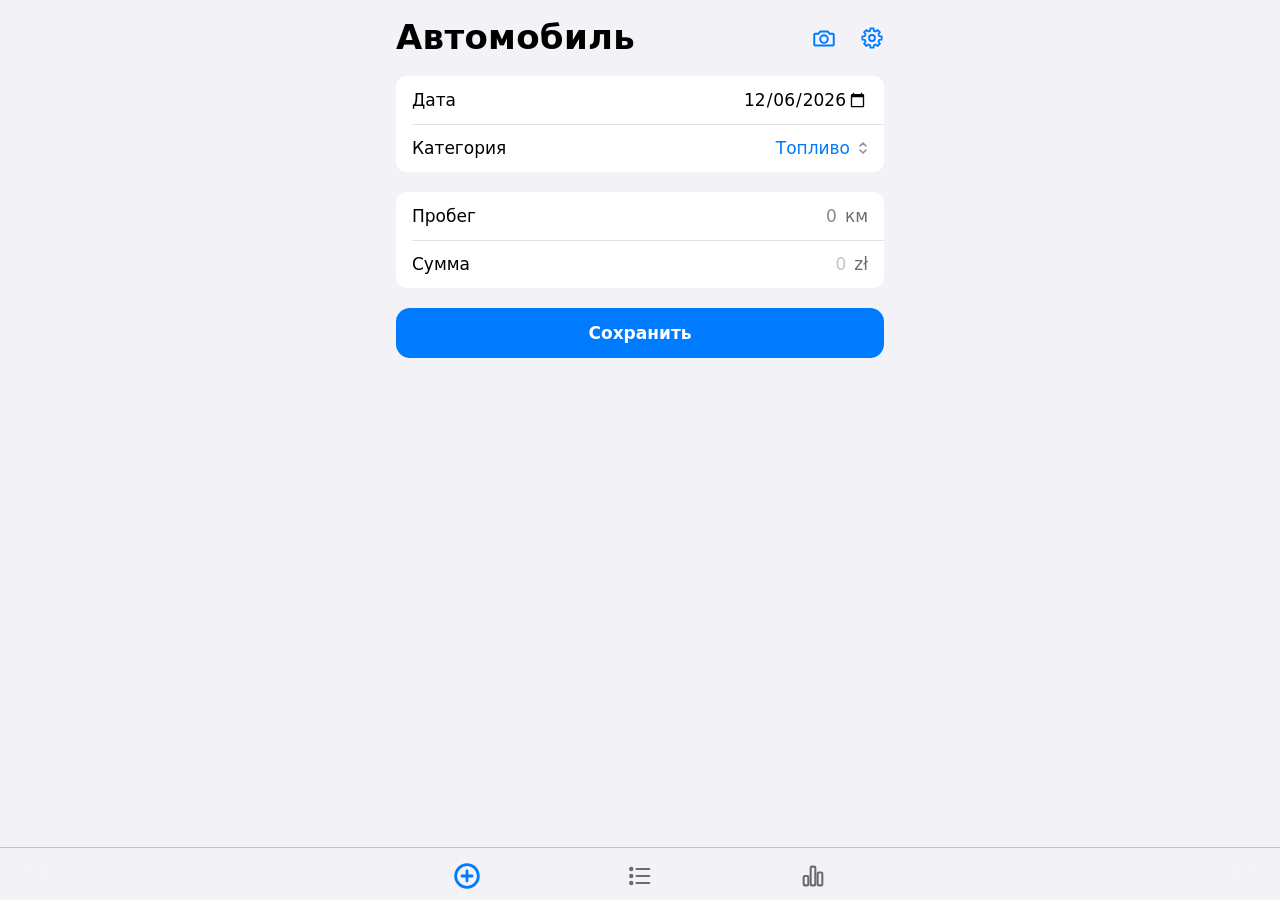
==== commit 755cb7b8: "Add files via upload" ====
--- a/index.html
+++ b/index.html
@@ -135,7 +135,7 @@
         </form>
       </section>
 
-      <!-- ===== Журнал: записи списком; нажатие — открыть, свайп вправо — изменить, влево — удалить ===== -->
+      <!-- ===== Журнал: записи списком; нажатие на запись открывает её на изменение ===== -->
       <section id="view-history" role="tabpanel" aria-labelledby="tab-history" hidden>
         <div class="group">
           <div class="row">
--- a/style.css
+++ b/style.css
@@ -81,6 +81,7 @@
   max-width: 520px;
   margin: 0 auto;
   padding: 12px max(16px, env(safe-area-inset-right)) calc(88px + env(safe-area-inset-bottom, 0px)) max(16px, env(safe-area-inset-left)); /* снизу место под панель вкладок */
+  overflow-x: clip; /* выезжающий экран не должен давать горизонтальную прокрутку */
 }
 
 /* ---------- Сгруппированный список ---------- */
@@ -492,45 +493,6 @@
 .info-row { display: flex; justify-content: space-between; gap: 12px; }
 .info-strong { font-weight: 600; }
 
-/* ---------- Свайп по записям: вправо — изменить, влево — удалить ---------- */
-:root { --action-edit: #0b63d1; --action-delete: #d70015; }
-
-.records li.swipe-row { display: block; position: relative; padding: 0; overflow: hidden; background-image: none; }
-.swipe-content {
-  position: relative;
-  z-index: 1;
-  display: flex;
-  justify-content: space-between;
-  gap: 12px;
-  padding: 10px 16px;
-  background-color: var(--cell);
-  touch-action: pan-y;          /* вертикальная прокрутка остаётся за браузером, горизонтальный жест — за нами */
-  -webkit-user-select: none;
-  user-select: none;
-}
-.swipe-row + .swipe-row .swipe-content {
-  background-image: linear-gradient(var(--sep), var(--sep));
-  background-size: calc(100% - 16px) 0.5px;
-  background-position: right top;
-  background-repeat: no-repeat;
-}
-.swipe-row[aria-current="true"] .swipe-content { background-color: color-mix(in srgb, var(--tint) 12%, var(--cell)); }
-.swipe-action {
-  position: absolute;
-  top: 0;
-  bottom: 0;
-  width: 96px;
-  padding: 0;
-  font: inherit;
-  font-weight: 600;
-  color: #fff;
-  border: 0;
-  cursor: pointer;
-}
-.swipe-edit { left: 0; background: var(--action-edit); }
-.swipe-delete { right: 0; background: var(--action-delete); }
-.swipe-row:focus-visible { outline: 2px solid var(--tint); outline-offset: -2px; }
-
 /* ---------- Плитки статистики: по две в ряд, нечётная последняя — на всю ширину ---------- */
 .tiles { display: grid; grid-template-columns: 1fr 1fr; gap: 12px; margin-bottom: 20px; }
 .tile {
@@ -644,7 +606,6 @@
   cursor: pointer;
 }
 .toast:not(.show) button { visibility: hidden; }
-.swipe-content { cursor: pointer; }
 
 /* ---------- Нижняя панель вкладок: Ввод, Журнал, Статистика ---------- */
 .tabbar {
@@ -675,3 +636,16 @@
 .tab svg { width: 28px; height: 28px; }
 .tab[aria-selected="true"] { color: var(--tint); }
 .tab[aria-selected="true"] svg { stroke-width: 2.2; }
+
+/* ---------- Анимация переключения экранов ---------- */
+@keyframes slide-from-right { from { opacity: 0; transform: translateX(28px); } to { opacity: 1; transform: none; } }
+@keyframes slide-from-left  { from { opacity: 0; transform: translateX(-28px); } to { opacity: 1; transform: none; } }
+.slide-forward { animation: slide-from-right 300ms cubic-bezier(0.22, 1, 0.36, 1); }
+.slide-back { animation: slide-from-left 300ms cubic-bezier(0.22, 1, 0.36, 1); }
+.tab { transition: color 200ms ease; }
+.tab svg { transition: transform 250ms cubic-bezier(0.22, 1, 0.36, 1), stroke-width 200ms ease; }
+.tab[aria-selected="true"] svg { transform: scale(1.08); }
+@media (prefers-reduced-motion: reduce) {
+  .slide-forward, .slide-back { animation: none; }
+  .tab, .tab svg { transition: none; }
+}
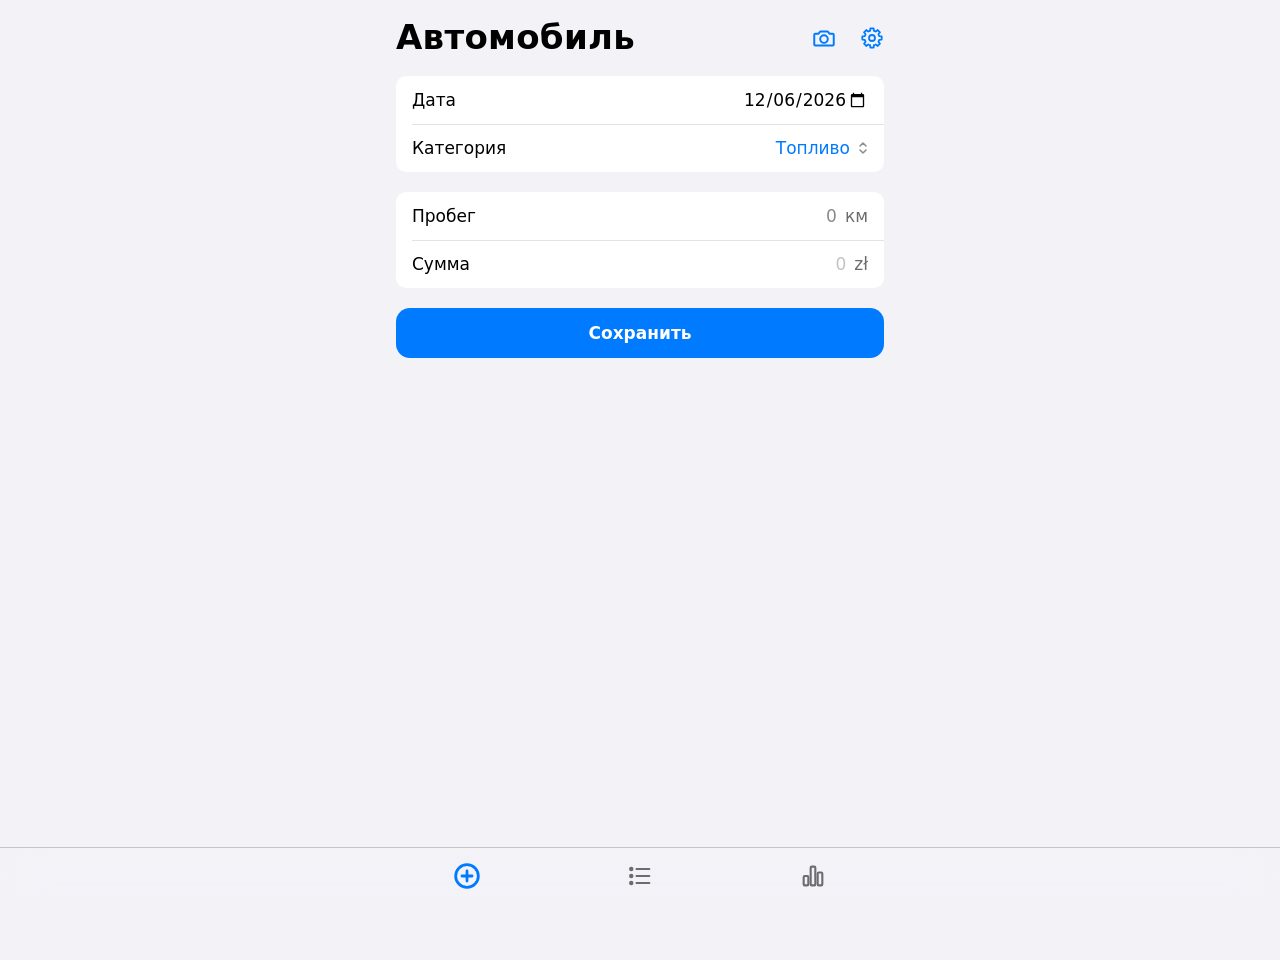
==== commit ce042f1d: "Add files via upload" ====
--- a/index.html
+++ b/index.html
@@ -59,6 +59,8 @@
         </div>
       </div>
 
+      <!-- Три экрана лежат в одной обёртке: при переключении они едут рядом (см. showTab в ui.js) -->
+      <div id="panels">
       <!-- ===== Экран ввода ===== -->
       <section id="view-entry" role="tabpanel" aria-labelledby="tab-entry">
         <!-- Результат распознавания чека: ход работы и предупреждения. Фото обрабатывается на телефоне и нигде не сохраняется -->
@@ -200,6 +202,7 @@
           </div>
         </div>
       </section>
+      </div>
     </main>
 
     <!-- Нижняя панель: переключение экранов. Подписи для экранных читалок — в aria-label -->
--- a/style.css
+++ b/style.css
@@ -56,6 +56,7 @@
 * { box-sizing: border-box; -webkit-tap-highlight-color: transparent; }
 [hidden] { display: none !important; }
 
+html, body { touch-action: pan-y pinch-zoom; } /* горизонтальные жесты отдаём приложению (свайп экрана) */
 body {
   margin: 0;
   font-family: -apple-system, BlinkMacSystemFont, "SF Pro Text", "Helvetica Neue", system-ui, sans-serif;
@@ -81,7 +82,6 @@
   max-width: 520px;
   margin: 0 auto;
   padding: 12px max(16px, env(safe-area-inset-right)) calc(88px + env(safe-area-inset-bottom, 0px)) max(16px, env(safe-area-inset-left)); /* снизу место под панель вкладок */
-  overflow-x: clip; /* выезжающий экран не должен давать горизонтальную прокрутку */
 }
 
 /* ---------- Сгруппированный список ---------- */
@@ -638,14 +638,27 @@
 .tab[aria-selected="true"] svg { stroke-width: 2.2; }
 
 /* ---------- Анимация переключения экранов ---------- */
-@keyframes slide-from-right { from { opacity: 0; transform: translateX(28px); } to { opacity: 1; transform: none; } }
-@keyframes slide-from-left  { from { opacity: 0; transform: translateX(-28px); } to { opacity: 1; transform: none; } }
-.slide-forward { animation: slide-from-right 300ms cubic-bezier(0.22, 1, 0.36, 1); }
-.slide-back { animation: slide-from-left 300ms cubic-bezier(0.22, 1, 0.36, 1); }
+/* На время переключения обе панели стоят в одной ячейке сетки и едут рядом, как страницы.
+   Сдвиг = ширина панели + 32px (отступы по бокам), поэтому уходящая панель целиком выезжает за край экрана. */
+#panels.sliding { display: grid; grid-template-columns: minmax(0, 1fr); }
+#panels.sliding > section { grid-area: 1 / 1; will-change: transform; }
+@keyframes page-in-from-right { from { transform: translateX(calc(100% + 32px)); } to { transform: none; } }
+@keyframes page-in-from-left  { from { transform: translateX(calc(-100% - 32px)); } to { transform: none; } }
+@keyframes page-out-to-left   { from { transform: none; } to { transform: translateX(calc(-100% - 32px)); } }
+@keyframes page-out-to-right  { from { transform: none; } to { transform: translateX(calc(100% + 32px)); } }
+.page-in-forward  { animation: page-in-from-right 340ms cubic-bezier(0.3, 0.15, 0.1, 1) both; }
+.page-in-back     { animation: page-in-from-left  340ms cubic-bezier(0.3, 0.15, 0.1, 1) both; }
+.page-out-forward { animation: page-out-to-left   340ms cubic-bezier(0.3, 0.15, 0.1, 1) both; pointer-events: none; }
+.page-out-back    { animation: page-out-to-right  340ms cubic-bezier(0.3, 0.15, 0.1, 1) both; pointer-events: none; }
 .tab { transition: color 200ms ease; }
 .tab svg { transition: transform 250ms cubic-bezier(0.22, 1, 0.36, 1), stroke-width 200ms ease; }
 .tab[aria-selected="true"] svg { transform: scale(1.08); }
 @media (prefers-reduced-motion: reduce) {
-  .slide-forward, .slide-back { animation: none; }
   .tab, .tab svg { transition: none; }
 }
+
+/* iOS: когда страница короткая и не прокручивается (например, "Ввод"), фиксированная нижняя панель оказывалась
+   выше на высоту строки состояния (47 pt). Делаем страницу всегда чуть выше экрана: тогда панель везде внизу.
+   Запас в 60px спрятан под самой панелью, при прокрутке вы увидите только пустой фон. */
+#screen-main { min-height: calc(100vh + 60px); min-height: calc(100dvh + 60px); }
+#screen-main { overflow-x: clip; } /* выезжающий экран обрезается по краю телефона и не даёт горизонтальной прокрутки */
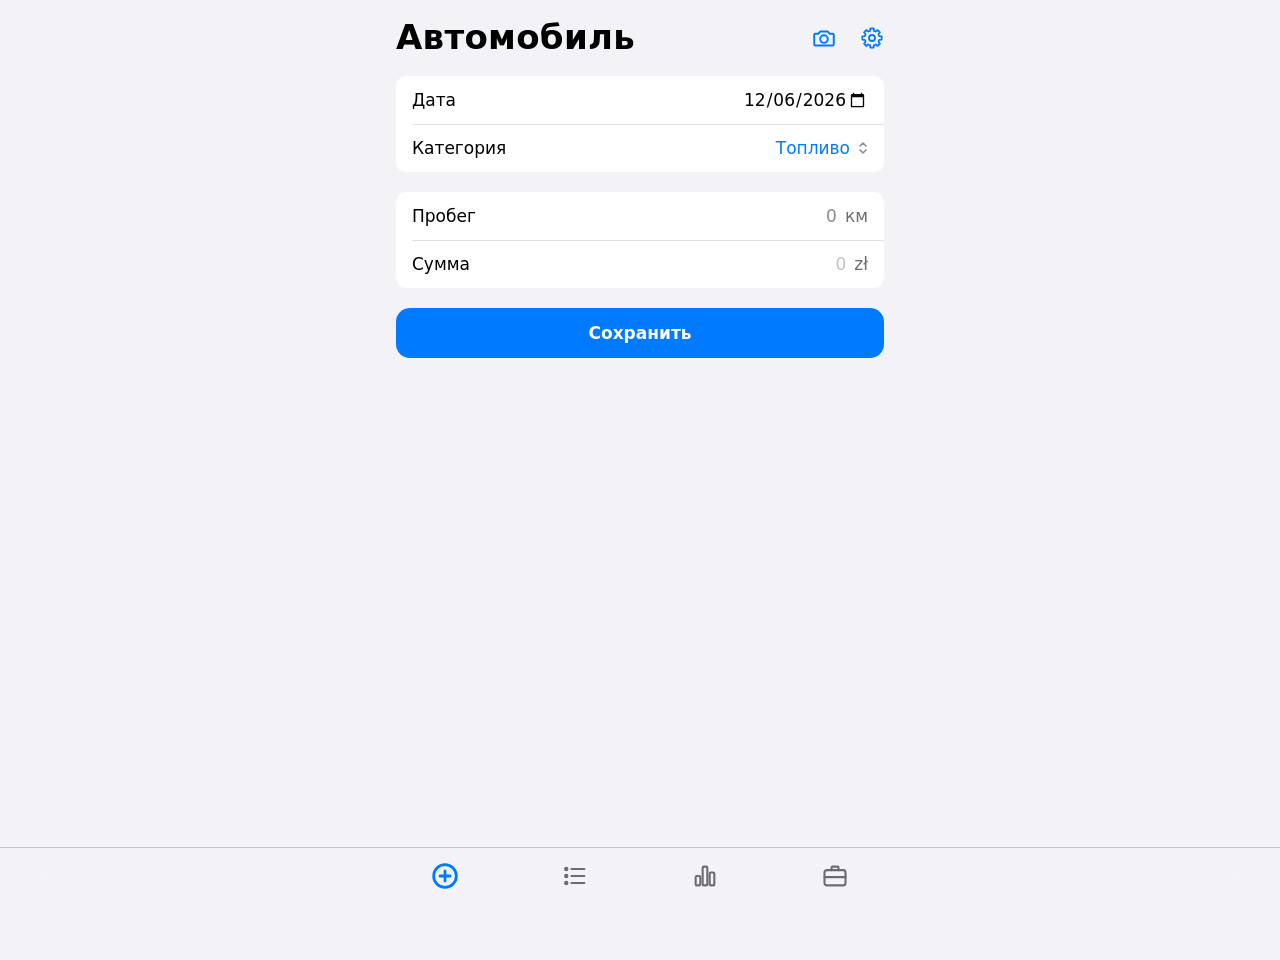
==== commit 784e9772: "Add files via upload" ====
--- a/index.html
+++ b/index.html
@@ -27,7 +27,7 @@
   <div id="screen-main">
     <header class="large-title">
       <div class="title-row">
-        <h1>Автомобиль</h1>
+        <h1 id="app-title">Автомобиль</h1>
         <div class="title-actions">
           <button type="button" id="receipt-camera" class="icon-button" aria-label="Фото чека">
             <svg viewBox="0 0 24 24" width="26" height="26" fill="none" stroke="currentColor" stroke-width="1.8" stroke-linecap="round" stroke-linejoin="round" aria-hidden="true">
@@ -202,6 +202,124 @@
           </div>
         </div>
       </section>
+
+      <!-- ===== Поездки: список -> поездка -> форма поездки / форма расхода (показывается одно из четырёх) ===== -->
+      <section id="view-trips" role="tabpanel" aria-labelledby="tab-trips" hidden>
+
+        <!-- Список поездок -->
+        <div id="trips-screen-list">
+          <button type="button" id="trip-new" class="primary">Новая поездка</button>
+          <h2>Поездки</h2>
+          <ul id="trips-list" class="group records"></ul>
+          <p class="footer" id="trips-note"></p>
+        </div>
+
+        <!-- Одна поездка: итог, категории, расходы -->
+        <div id="trips-screen-trip" hidden>
+          <button type="button" id="trip-back" class="nav-back">
+            <svg viewBox="0 0 10 18" width="10" height="18" fill="none" stroke="currentColor" stroke-width="2.4" stroke-linecap="round" stroke-linejoin="round" aria-hidden="true"><path d="M8.5 1.5 1.5 9l7 7.5"/></svg>
+            Поездки
+          </button>
+          <div class="trip-hero">
+            <div class="trip-name" id="trip-title"></div>
+            <div class="trip-dates" id="trip-dates"></div>
+            <div class="trip-total" id="trip-total"></div>
+            <div class="trip-sub" id="trip-sub"></div>
+          </div>
+          <button type="button" id="expense-new" class="primary">Добавить расход</button>
+          <div id="trip-categories-block">
+            <h2>По категориям</h2>
+            <ul id="trip-categories" class="group records"></ul>
+          </div>
+          <h2>Расходы</h2>
+          <ul id="trip-expenses" class="group records"></ul>
+          <button type="button" id="trip-edit" class="secondary">Изменить поездку</button>
+        </div>
+
+        <!-- Форма поездки (новая или изменение) -->
+        <form id="trip-form" data-no-swipe novalidate hidden>
+          <p class="edit-banner" id="tf-banner"></p>
+          <div class="group">
+            <div class="row">
+              <label for="tf-name">Название</label>
+              <input type="text" id="tf-name" maxlength="60" placeholder="Например, Берлин" autocomplete="off" aria-describedby="error-tf-name">
+              <p class="error" id="error-tf-name"></p>
+            </div>
+            <div class="row">
+              <label for="tf-date-from">С</label>
+              <input type="date" id="tf-date-from" aria-describedby="error-tf-date-from">
+              <p class="error" id="error-tf-date-from"></p>
+            </div>
+            <div class="row">
+              <label for="tf-date-to">По</label>
+              <input type="date" id="tf-date-to" aria-describedby="error-tf-date-to">
+              <p class="error" id="error-tf-date-to"></p>
+            </div>
+          </div>
+          <div class="group">
+            <div class="row">
+              <label for="tf-currency">Валюта</label>
+              <select id="tf-currency" aria-describedby="error-tf-currency"></select>
+              <p class="error" id="error-tf-currency"></p>
+            </div>
+            <div class="row" id="field-tf-rate" hidden>
+              <label for="tf-rate" id="tf-rate-label">Курс</label>
+              <input type="text" id="tf-rate" inputmode="decimal" placeholder="4,3" autocomplete="off" aria-describedby="tf-rate-hint error-tf-rate">
+              <p class="hint" id="tf-rate-hint"></p>
+              <p class="error" id="error-tf-rate"></p>
+            </div>
+          </div>
+          <p class="footer" id="tf-footer"></p>
+          <div class="form-actions">
+            <button type="submit" id="tf-save" class="primary">Сохранить</button>
+          </div>
+          <button type="button" id="tf-cancel" class="secondary">Отмена</button>
+          <button type="button" id="tf-delete" class="secondary destructive" hidden>Удалить поездку</button>
+        </form>
+
+        <!-- Форма расхода (новый или изменение) -->
+        <form id="expense-form" data-no-swipe novalidate hidden>
+          <p class="edit-banner" id="ef-banner"></p>
+          <div class="group">
+            <div class="row">
+              <label for="ef-date">Дата</label>
+              <input type="date" id="ef-date" aria-describedby="error-ef-date">
+              <p class="error" id="error-ef-date"></p>
+            </div>
+            <div class="row">
+              <label for="ef-category">Категория</label>
+              <select id="ef-category" aria-describedby="error-ef-category"></select>
+              <p class="error" id="error-ef-category"></p>
+            </div>
+          </div>
+          <div class="group">
+            <div class="row">
+              <label for="ef-amount">Сумма</label>
+              <input type="text" id="ef-amount" inputmode="decimal" placeholder="0" autocomplete="off" aria-describedby="ef-preview error-ef-amount">
+              <select id="ef-currency" aria-label="Валюта" aria-describedby="error-ef-currency"></select>
+              <p class="hint ef-preview" id="ef-preview"></p>
+              <p class="error" id="error-ef-amount"></p>
+              <p class="error" id="error-ef-currency"></p>
+            </div>
+            <div class="row" id="field-ef-rate" hidden>
+              <label for="ef-rate">Курс</label>
+              <input type="text" id="ef-rate" inputmode="decimal" placeholder="4,3" autocomplete="off" aria-describedby="ef-rate-hint error-ef-rate">
+              <p class="hint" id="ef-rate-hint"></p>
+              <p class="error" id="error-ef-rate"></p>
+            </div>
+            <div class="row">
+              <label for="ef-comment">Комментарий</label>
+              <input type="text" id="ef-comment" maxlength="200" placeholder="Необязательно" autocomplete="off" aria-describedby="error-ef-comment">
+              <p class="error" id="error-ef-comment"></p>
+            </div>
+          </div>
+          <div class="form-actions">
+            <button type="submit" id="ef-save" class="primary">Сохранить</button>
+          </div>
+          <button type="button" id="ef-cancel" class="secondary">Отмена</button>
+          <button type="button" id="ef-delete" class="secondary destructive" hidden>Удалить расход</button>
+        </form>
+      </section>
       </div>
     </main>
 
@@ -227,6 +345,12 @@
             <rect x="4" y="12" width="4" height="8" rx="1"/>
             <rect x="10" y="4" width="4" height="16" rx="1"/>
             <rect x="16" y="9" width="4" height="11" rx="1"/>
+          </svg>
+        </button>
+        <button type="button" class="tab" role="tab" id="tab-trips" aria-controls="view-trips" aria-selected="false" aria-label="Поездки" title="Поездки">
+          <svg viewBox="0 0 24 24" fill="none" stroke="currentColor" stroke-width="1.8" stroke-linecap="round" stroke-linejoin="round" aria-hidden="true">
+            <rect x="3" y="7" width="18" height="13" rx="2"/>
+            <path d="M9 7V5a1 1 0 0 1 1-1h4a1 1 0 0 1 1 1v2M3 13h18"/>
           </svg>
         </button>
       </div>
--- a/style.css
+++ b/style.css
@@ -662,3 +662,12 @@
    Запас в 60px спрятан под самой панелью, при прокрутке вы увидите только пустой фон. */
 #screen-main { min-height: calc(100vh + 60px); min-height: calc(100dvh + 60px); }
 #screen-main { overflow-x: clip; } /* выезжающий экран обрезается по краю телефона и не даёт горизонтальной прокрутки */
+
+/* ---------- Поездки ---------- */
+.trip-hero { margin: 4px 4px 16px; }
+.trip-name { font-size: 22px; font-weight: 700; overflow-wrap: anywhere; }
+.trip-dates { font-size: 15px; color: var(--secondary); }
+.trip-total { margin-top: 10px; font-size: 40px; font-weight: 700; line-height: 1.1; overflow-wrap: anywhere; }
+.trip-sub { margin-top: 4px; font-size: 15px; color: var(--secondary); }
+#trips-screen-trip button.secondary { margin-top: 20px; }
+.ef-preview { font-weight: 600; color: var(--tint); }
